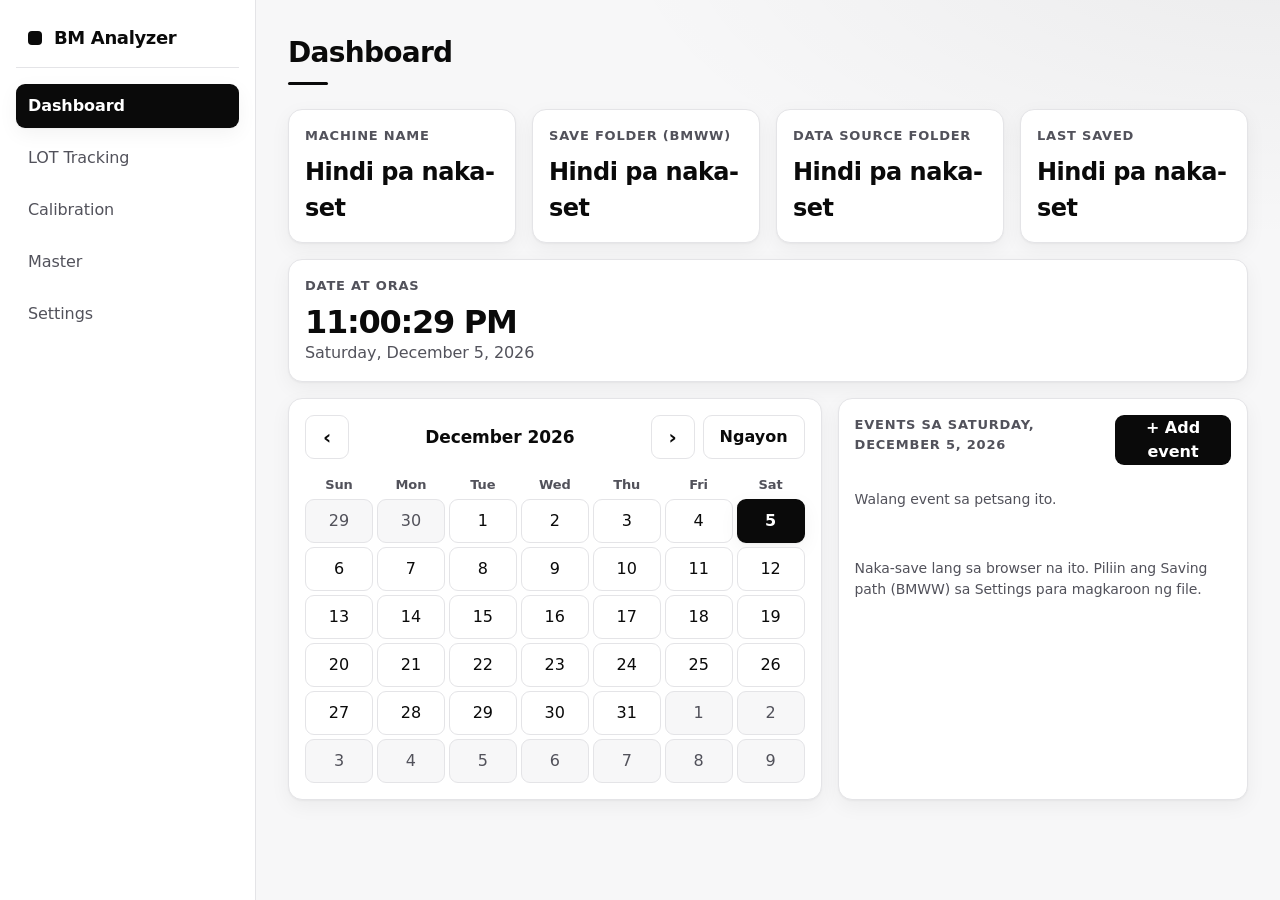
==== index.html @ 0c64f1d9 "update" ====
<!--
  FILE    : index.html
  PURPOSE : Shell: sidebar at content area
  DEPENDS : css/*.css, js/core/*.js, js/templates/*.js
  VERSION : v1 | 2026-11-19 | unang bersyon
  VERSION : v2.6 | 2026-11-20 | dagdag na script ng csv-reader, master-analysis, chart-draw
  VERSION : v2.3 | 2026-11-20 | dagdag na template script ng calibration at master
  VERSION : v2.5 | 2026-11-20 | dagdag na template script ng lot-tracking
  VERSION : v2 | 2026-11-20 | classic scripts (walang module) para gumana sa double-click
  VERSION : v3 | 2026-11-20 | dagdag na script ng events-store
  VERSION : v5.1 | 2026-11-21 | dagdag na script ng queue
  VERSION : v5.2 | 2026-11-21 | dagdag na script ng monitor
  VERSION : v4 | 2026-11-20 | dagdag na css/theme.css (design) at js/core/effects.js
-->
<!doctype html>
<html lang="fil">
<head>
  <meta charset="utf-8">
  <meta name="viewport" content="width=device-width, initial-scale=1">
  <title>BM Analyzer</title>
  <link rel="stylesheet" href="css/base.css">
  <link rel="stylesheet" href="css/layout.css">
  <link rel="stylesheet" href="css/components.css">
  <link rel="stylesheet" href="css/theme.css">
</head>
<body>
  <div class="app">
    <aside id="sidebar" class="sidebar"></aside>
    <div id="overlay" class="overlay"></div>
    <div class="main-wrap">
      <header class="topbar">
        <button id="menu-button" class="menu-button" type="button" aria-label="Buksan ang menu" aria-controls="sidebar">&#9776;</button>
        <span class="topbar-title">BM Analyzer</span>
      </header>
      <main id="content" class="main" tabindex="-1"></main>
    </div>
  </div>
  <script defer src="js/core/config.js"></script>
  <script defer src="js/core/registry.js"></script>
  <script defer src="js/core/security.js"></script>
  <script defer src="js/core/storage.js"></script>
  <script defer src="js/core/events-store.js"></script>
  <script defer src="js/core/queue.js"></script>
  <script defer src="js/core/csv-reader.js"></script>
  <script defer src="js/core/master-analysis.js"></script>
  <script defer src="js/core/chart-draw.js"></script>
  <script defer src="js/core/monitor.js"></script>
  <script defer src="js/core/router.js"></script>
  <script defer src="js/core/effects.js"></script>
  <script defer src="js/templates/sidebar.template.js"></script>
  <script defer src="js/templates/dashboard.template.js"></script>
  <script defer src="js/templates/settings.template.js"></script>
  <script defer src="js/templates/lot-tracking.template.js"></script>
  <script defer src="js/templates/calibration.template.js"></script>
  <script defer src="js/templates/master.template.js"></script>
  <script defer src="js/templates/404.template.js"></script>
  <script defer src="js/core/app.js"></script>
</body>
</html>
---- css/base.css ----
/*
 * FILE    : css/base.css
 * PURPOSE : Reset, variables, typography
 * DEPENDS : wala
 * VERSION : v1 | 2026-11-19 | unang bersyon
 * VERSION : v2 | 2026-11-20 | dagdag na CTA green, spacing, focus, shadow variables at dark mode
 */
/* Breakpoints: mobile hanggang 767px | tablet 768-1023px | desktop 1024px pataas */
:root {
  --color-primary: #2563eb;
  --color-primary-dark: #1d4ed8;
  --color-primary-soft: #eff6ff;
  --color-on-primary: #ffffff;
  /* CTA (Save, Buy, Purchase) ay laging green */
  --color-cta: #15803d;
  --color-cta-dark: #166534;
  --color-on-cta: #ffffff;
  --color-focus: #2563eb;
  --color-bg: #f3f4f6;
  --color-surface: #ffffff;
  --color-text: #111827;
  --color-muted: #4b5563;
  --color-border: #e5e7eb;
  --color-success: #15803d;
  --color-danger: #b91c1c;
  --color-overlay: rgba(17, 24, 39, 0.45);
  --space-1: 0.25rem;
  --space-2: 0.5rem;
  --space-3: 0.75rem;
  --space-4: 1rem;
  --space-6: 1.5rem;
  --space-8: 2rem;
  --radius: 10px;
  --radius-sm: 6px;
  --shadow: 0 2px 8px rgba(17, 24, 39, 0.08);
  --shadow-hover: 0 6px 18px rgba(17, 24, 39, 0.12);
  --ring: 0 0 0 3px rgba(37, 99, 235, 0.25);
  --transition: 200ms ease;
  --sidebar-width: 16rem;
  --content-max: 72rem;
  --touch-size: 2.75rem;
  --font-size-label: 0.8125rem;
  --font-main: Inter, system-ui, -apple-system, "Segoe UI", Roboto, sans-serif;
}
/* Dark mode: variables lang ang pinapalitan */
@media (prefers-color-scheme: dark) {
  :root {
    --color-primary: #60a5fa;
    --color-primary-dark: #93c5fd;
    --color-primary-soft: #1e293b;
    --color-on-primary: #0b1220;
    --color-cta: #15803d;
    --color-cta-dark: #16a34a;
    --color-focus: #60a5fa;
    --color-bg: #0b1220;
    --color-surface: #111827;
    --color-text: #f3f4f6;
    --color-muted: #9ca3af;
    --color-border: #1f2937;
    --color-success: #4ade80;
    --color-danger: #f87171;
    --color-overlay: rgba(0, 0, 0, 0.6);
    --shadow: 0 2px 8px rgba(0, 0, 0, 0.35);
    --shadow-hover: 0 6px 18px rgba(0, 0, 0, 0.5);
    --ring: 0 0 0 3px rgba(96, 165, 250, 0.35);
  }
}
*, *::before, *::after { box-sizing: border-box; }
body { margin: 0; font-family: var(--font-main); font-size: 1rem; line-height: 1.5; color: var(--color-text); background: var(--color-bg); }
h1, h2, p { margin: 0; }
a { color: var(--color-primary); }
:focus-visible { outline: 3px solid var(--color-focus); outline-offset: 2px; }
/* kailangan ng !important: patayin lahat ng motion kapag hiniling ng user */
@media (prefers-reduced-motion: reduce) { * { transition: none !important; animation: none !important; } }
---- css/layout.css ----
/*
 * FILE    : css/layout.css
 * PURPOSE : Sidebar, content, responsive
 * DEPENDS : css/base.css
 * VERSION : v1 | 2026-11-19 | unang bersyon
 * VERSION : v2 | 2026-11-20 | mas pulidong sidebar, centered na content, variable na lang ang kulay
 */
.app { min-height: 100vh; }
.sidebar { position: fixed; inset: 0 auto 0 0; width: var(--sidebar-width); background: var(--color-surface); border-right: 1px solid var(--color-border); transform: translateX(-100%); transition: transform var(--transition); z-index: 20; overflow-y: auto; }
.sidebar-open .sidebar { transform: none; }
.overlay { position: fixed; inset: 0; background: var(--color-overlay); opacity: 0; visibility: hidden; transition: opacity var(--transition); z-index: 10; }
.sidebar-open .overlay { opacity: 1; visibility: visible; }
.sidebar-nav { padding: var(--space-4); }
.sidebar-brand { font-size: 1.25rem; font-weight: 700; letter-spacing: 0.01em; padding: var(--space-2) var(--space-3) var(--space-4); margin-bottom: var(--space-4); border-bottom: 1px solid var(--color-border); }
.sidebar-list { list-style: none; margin: 0; padding: 0; display: grid; gap: var(--space-2); }
.sidebar-link { display: flex; align-items: center; min-height: var(--touch-size); padding: 0 var(--space-3); border-radius: var(--radius); color: var(--color-muted); font-weight: 500; text-decoration: none; transition: background var(--transition), color var(--transition); }
.sidebar-link:hover { background: var(--color-bg); color: var(--color-text); }
.sidebar-link:active { background: var(--color-border); }
.sidebar-link.is-active { background: var(--color-primary); color: var(--color-on-primary); font-weight: 600; }
.topbar { position: sticky; top: 0; z-index: 5; display: flex; align-items: center; gap: var(--space-3); padding: var(--space-2) var(--space-4); background: var(--color-surface); border-bottom: 1px solid var(--color-border); }
.topbar-title { font-weight: 600; }
.menu-button { min-width: var(--touch-size); min-height: var(--touch-size); font-size: 1.5rem; color: var(--color-text); background: none; border: 0; border-radius: var(--radius); cursor: pointer; transition: background var(--transition); }
.menu-button:hover { background: var(--color-bg); }
.main { padding: var(--space-4); max-width: var(--content-max); margin-inline: auto; }
.main:focus { outline: none; }
@media (min-width: 768px) { .main { padding: var(--space-6); } }
@media (min-width: 1024px) { .main { padding: var(--space-8); } }
@media (min-width: 1024px) {
  .sidebar { transform: none; }
  .main-wrap { margin-left: var(--sidebar-width); }
  .topbar, .overlay { display: none; }
}
---- css/components.css ----
/*
 * FILE    : css/components.css
 * PURPOSE : Buttons, cards, forms, status
 * DEPENDS : css/base.css
 * VERSION : v1 | 2026-11-19 | unang bersyon
 * VERSION : v2 | 2026-11-20 | green na CTA, active/focus states, card hover
 * VERSION : v2.2 | 2026-11-20 | dagdag page-header, card-head, badge
 */
.page-title { font-size: 1.5rem; font-weight: 700; margin-bottom: var(--space-6); }
.card { background: var(--color-surface); border: 1px solid var(--color-border); border-radius: var(--radius); box-shadow: var(--shadow); padding: var(--space-4); margin-bottom: var(--space-4); transition: box-shadow var(--transition), transform var(--transition); }
.card:hover { box-shadow: var(--shadow-hover); }
.card-title { font-size: 1.0625rem; font-weight: 700; margin-bottom: var(--space-2); }
.card-value { font-size: 1.25rem; font-weight: 600; overflow-wrap: anywhere; }
.card-note { color: var(--color-muted); font-size: 0.875rem; }
.btn { min-height: var(--touch-size); padding: 0 var(--space-4); font: inherit; font-weight: 600; border-radius: var(--radius); border: 1px solid transparent; cursor: pointer; transition: background var(--transition), box-shadow var(--transition), transform var(--transition); }
.btn:active:not(:disabled) { transform: translateY(1px); }
.btn-primary { background: var(--color-cta); color: var(--color-on-cta); }
.btn-primary:hover:not(:disabled) { background: var(--color-cta-dark); box-shadow: var(--shadow); }
.btn-secondary { background: var(--color-surface); color: var(--color-text); border-color: var(--color-border); }
.btn-secondary:hover:not(:disabled) { background: var(--color-bg); border-color: var(--color-muted); }
.btn:disabled { opacity: 0.5; cursor: not-allowed; }
.form-group { margin-top: var(--space-3); }
.form-label { display: block; font-weight: 600; margin-bottom: var(--space-1); }
.form-input { width: 100%; min-height: var(--touch-size); padding: 0 var(--space-3); font: inherit; border: 1px solid var(--color-border); border-radius: var(--radius); background: var(--color-surface); color: var(--color-text); transition: border-color var(--transition), box-shadow var(--transition); }
.form-input:hover:not(:disabled) { border-color: var(--color-muted); }
.form-input:focus { outline: none; border-color: var(--color-focus); box-shadow: var(--ring); }
.form-input:disabled { background: var(--color-bg); color: var(--color-muted); }
.radio-group { display: grid; gap: var(--space-2); margin-top: var(--space-3); }
.radio-row { display: flex; align-items: center; gap: var(--space-3); min-height: var(--touch-size); }
.radio-row input { width: 1.25rem; height: 1.25rem; accent-color: var(--color-primary); cursor: pointer; }
.status { margin-top: var(--space-3); min-height: 1.5rem; font-weight: 500; }
.status.is-error { color: var(--color-danger); }
.status.is-success { color: var(--color-success); }
.state-message { padding: var(--space-6); color: var(--color-muted); }
.page-header { margin-bottom: var(--space-6); }
.page-header .page-title { margin-bottom: var(--space-1); }
.page-subtitle { color: var(--color-muted); }
.card-head { display: flex; align-items: flex-start; justify-content: space-between; gap: var(--space-3); margin-bottom: var(--space-3); }
.card-head .card-title { margin-bottom: var(--space-1); }
.badge { display: inline-flex; align-items: center; gap: var(--space-1); padding: 0.125rem var(--space-2); font-size: var(--font-size-label); font-weight: 600; line-height: 1.5; white-space: nowrap; background: var(--color-surface); border: 1px solid currentColor; border-radius: 999px; }
.badge::before { content: ""; width: 0.5rem; height: 0.5rem; background: currentColor; border-radius: 50%; }
.badge-success { color: var(--color-success); }
.badge-info { color: var(--color-primary); }
.badge-neutral { color: var(--color-muted); }
---- css/theme.css ----
/*
 * FILE    : css/theme.css
 * PURPOSE : Overall design: modern, simple, elegant (black and white), may animation at effects. Pinapalitan ang mga variable ng base.css; naka-load sa huli.
 * DEPENDS : css/base.css, css/layout.css, css/components.css, js/core/effects.js (spotlight, ripple, sliding indicator)
 * VERSION : v4 | 2026-11-20 | bagong file
 */
:root {
  --color-primary: #0a0a0a;
  --color-primary-dark: #262626;
  --color-primary-soft: #f4f4f5;
  --color-on-primary: #ffffff;
  --color-cta: #0a0a0a;
  --color-cta-dark: #262626;
  --color-on-cta: #ffffff;
  --color-focus: #0a0a0a;
  --color-bg: #f7f7f8;
  --color-surface: #ffffff;
  --color-text: #0a0a0a;
  --color-muted: #52525b;
  --color-border: #e4e4e7;
  --color-overlay: rgba(10, 10, 10, 0.35);
  --glow: rgba(10, 10, 10, 0.05);
  --spot: rgba(10, 10, 10, 0.05);
  --radius: 14px;
  --radius-sm: 9px;
  --shadow: 0 1px 2px rgba(10, 10, 10, 0.04), 0 6px 20px rgba(10, 10, 10, 0.05);
  --shadow-hover: 0 2px 4px rgba(10, 10, 10, 0.05), 0 14px 34px rgba(10, 10, 10, 0.1);
  --ring: 0 0 0 4px rgba(10, 10, 10, 0.1);
  --ease: cubic-bezier(0.22, 1, 0.36, 1);
  --transition: 260ms var(--ease);
  --font-main: Inter, "Segoe UI Variable", "Segoe UI", system-ui, -apple-system, Roboto, sans-serif;
}
@media (prefers-color-scheme: dark) {
  :root {
    --color-primary: #fafafa;
    --color-primary-dark: #d4d4d8;
    --color-primary-soft: #18181b;
    --color-on-primary: #0a0a0a;
    --color-cta: #fafafa;
    --color-cta-dark: #d4d4d8;
    --color-on-cta: #0a0a0a;
    --color-focus: #fafafa;
    --color-bg: #09090b;
    --color-surface: #101012;
    --color-text: #fafafa;
    --color-muted: #a1a1aa;
    --color-border: #27272a;
    --color-overlay: rgba(0, 0, 0, 0.6);
    --glow: rgba(255, 255, 255, 0.06);
    --spot: rgba(255, 255, 255, 0.07);
    --shadow: 0 1px 2px rgba(0, 0, 0, 0.4), 0 6px 20px rgba(0, 0, 0, 0.35);
    --shadow-hover: 0 2px 4px rgba(0, 0, 0, 0.5), 0 14px 34px rgba(0, 0, 0, 0.55);
    --ring: 0 0 0 4px rgba(250, 250, 250, 0.14);
  }
}

/* ---- BASE ---- */
html { scroll-behavior: smooth; -webkit-font-smoothing: antialiased; }
body {
  background: radial-gradient(60rem 28rem at 100% -8%, var(--glow), transparent 70%), var(--color-bg);
  background-attachment: fixed;
  letter-spacing: -0.005em;
}
* { scrollbar-width: thin; scrollbar-color: var(--color-border) transparent; }
::selection { color: var(--color-on-primary); background: var(--color-primary); }
:focus-visible { outline: 2px solid var(--color-focus); outline-offset: 3px; border-radius: var(--radius-sm); }

/* ---- PAGE TITLE ---- */
.page-title { font-size: 1.75rem; font-weight: 700; letter-spacing: -0.025em; }
.page-title::after { content: ""; display: block; width: 2.5rem; height: 3px; margin-top: var(--space-2); background: var(--color-primary); border-radius: 3px; transform-origin: left; animation: lineGrow 700ms var(--ease) 150ms backwards; }

/* ---- SIDEBAR ---- */
.sidebar { background: var(--color-surface); border-right: 1px solid var(--color-border); }
.sidebar-brand { display: flex; align-items: center; gap: var(--space-3); font-size: 1.125rem; font-weight: 700; letter-spacing: -0.02em; }
.sidebar-brand::before { content: ""; width: 0.875rem; height: 0.875rem; background: var(--color-primary); border-radius: 4px; transition: transform 500ms var(--ease); }
.sidebar-brand:hover::before { transform: rotate(90deg) scale(1.1); }
.sidebar-list { position: relative; }
.sidebar-link { position: relative; z-index: 1; border-radius: var(--radius-sm); transition: color var(--transition), background var(--transition), transform var(--transition); }
.sidebar-link:hover { transform: translateX(3px); }
.sidebar-link.is-active:hover { transform: none; }
.sidebar-indicator { position: absolute; top: 0; left: 0; width: 100%; background: var(--color-primary); border-radius: var(--radius-sm); box-shadow: var(--shadow); transition: transform 380ms var(--ease), height 380ms var(--ease); pointer-events: none; z-index: 0; }
.sidebar-list.has-indicator .sidebar-link.is-active { color: var(--color-on-primary); background: transparent; }
.overlay { backdrop-filter: blur(4px); }
.topbar { background: var(--color-surface); background: color-mix(in srgb, var(--color-surface) 82%, transparent); backdrop-filter: blur(12px); }

/* ---- CARDS ---- */
body .card { position: relative; border: 1px solid var(--color-border); border-radius: var(--radius); box-shadow: var(--shadow); transition: box-shadow var(--transition), transform var(--transition), border-color var(--transition); }
body .page-dashboard .card { border-top: 1px solid var(--color-border); }
body .card:hover { transform: translateY(-2px); box-shadow: var(--shadow-hover); border-color: var(--color-muted); }
.card::after { content: ""; position: absolute; inset: 0; border-radius: inherit; background: radial-gradient(320px circle at var(--mx, 50%) var(--my, 50%), var(--spot), transparent 65%); opacity: 0; transition: opacity var(--transition); pointer-events: none; }
.card:hover::after { opacity: 1; }
.card-value { letter-spacing: -0.02em; }

/* ---- BUTTONS ---- */
.btn { position: relative; overflow: hidden; border-radius: var(--radius-sm); transition: background var(--transition), box-shadow var(--transition), transform var(--transition), border-color var(--transition); }
.btn:hover:not(:disabled) { transform: translateY(-1px); }
.btn:active:not(:disabled) { transform: translateY(0) scale(0.98); }
.btn-primary { background: var(--color-primary); color: var(--color-on-primary); }
.btn-primary:hover:not(:disabled) { background: var(--color-primary-dark); box-shadow: var(--shadow-hover); }
.btn-secondary:hover:not(:disabled) { background: var(--color-primary-soft); border-color: var(--color-primary); }
.ripple { position: absolute; border-radius: 50%; background: currentColor; opacity: 0.22; transform: scale(0); animation: ripple 620ms ease-out forwards; pointer-events: none; }

/* ---- FORMS ---- */
.form-input { border-radius: var(--radius-sm); }
.form-input:focus { border-color: var(--color-primary); box-shadow: var(--ring); }
.radio-row input, .file-checkbox { accent-color: var(--color-primary); }

/* ---- DASHBOARD: ORAS, KALENDARYO, EVENTS ---- */
.page-dashboard .clock-time { font-size: 2.5rem; font-weight: 700; letter-spacing: -0.04em; }
.page-dashboard .calendar-day { border-radius: var(--radius-sm); transition: background var(--transition), border-color var(--transition), color var(--transition), transform var(--transition); }
.page-dashboard .calendar-day:hover { transform: translateY(-1px); }
.page-dashboard .calendar-day.is-selected { box-shadow: var(--shadow); }
.page-dashboard .calendar-day.has-event::after { animation: pop 420ms var(--ease) backwards; }
.page-dashboard .event-item { transition: background var(--transition), border-color var(--transition); animation: riseIn 360ms var(--ease) backwards; }
.page-dashboard .event-item:hover { background: var(--color-primary-soft); border-color: var(--color-muted); }
.page-dashboard .event-time { color: var(--color-text); }
.page-dashboard .event-form:not([hidden]) { animation: riseIn 340ms var(--ease) backwards; }
.status:not(:empty) { animation: fadeIn 300ms var(--ease) backwards; }

/* ---- ENTRANCE: bawat page at card ay isa-isang lumalabas (ang wrapper ng grid ay hindi na-a-animate, ang mga card sa loob ang oo) ---- */
.page > :not(.card-grid):not(.dash-events), .page .card-grid > *, .page .dash-events > * { animation: riseIn 560ms var(--ease) backwards; animation-delay: calc(var(--i, 0) * 70ms); }
.page > :nth-child(1), .page .card-grid > :nth-child(1) { --i: 0; }
.page > :nth-child(2), .page .card-grid > :nth-child(2) { --i: 1; }
.page > :nth-child(3), .page .card-grid > :nth-child(3) { --i: 2; }
.page > :nth-child(4), .page .card-grid > :nth-child(4) { --i: 3; }
.page > :nth-child(5) { --i: 4; }
.page > :nth-child(6) { --i: 5; }
.page > :nth-child(n+7) { --i: 6; }
.page .dash-events > :nth-child(1) { --i: 4; }
.page .dash-events > :nth-child(2) { --i: 5; }
.page .dash-events > :nth-child(3) { --i: 6; }

@keyframes riseIn { from { opacity: 0; transform: translateY(14px); } }
@keyframes fadeIn { from { opacity: 0; } }
@keyframes lineGrow { from { transform: scaleX(0); } }
@keyframes pop { from { opacity: 0; transform: scale(0); } }
@keyframes ripple { to { transform: scale(1); opacity: 0; } }
/* Ang prefers-reduced-motion (base.css) ay pinapatay na ang lahat ng animation at transition. */
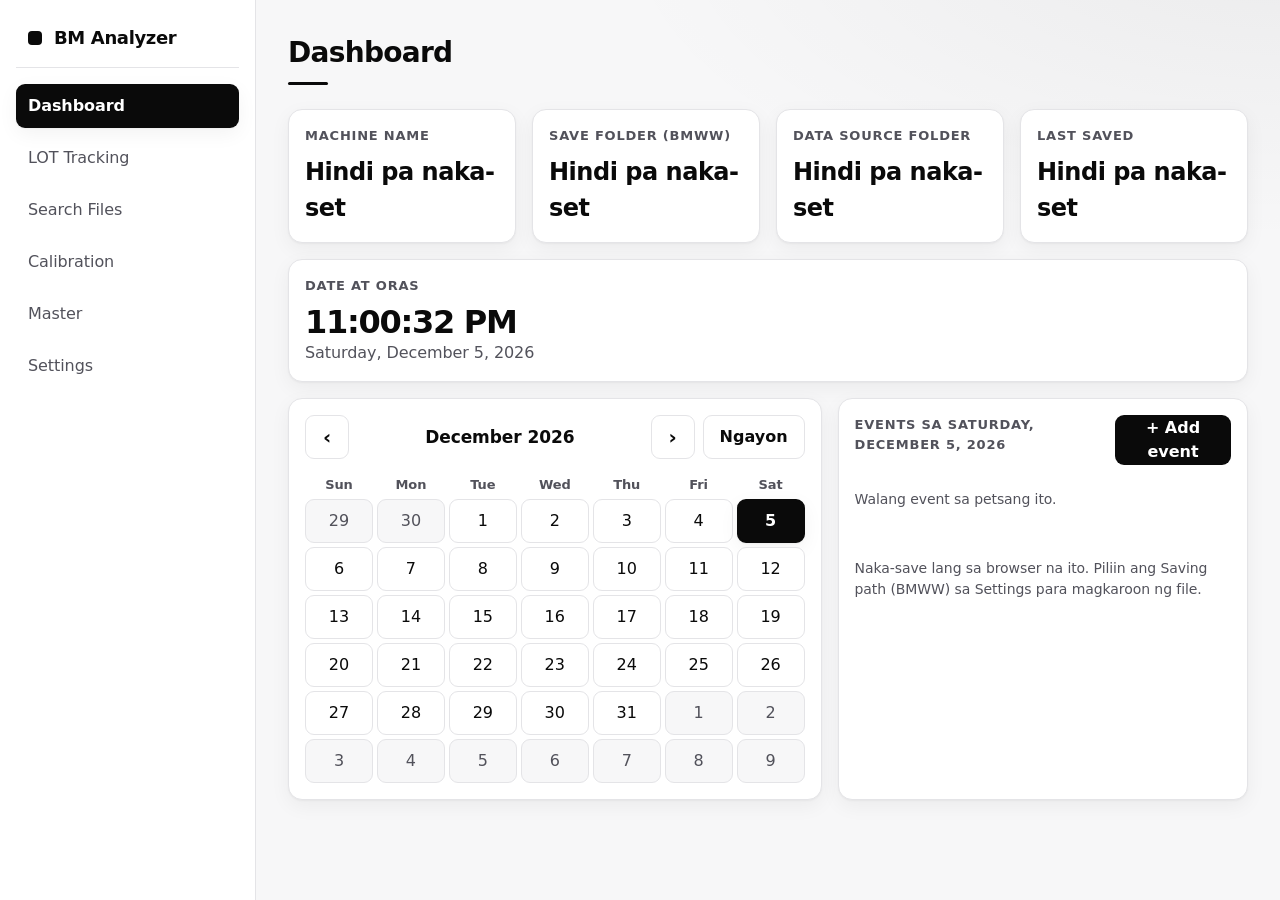
==== commit d21fc42f: "huge update" ====
--- a/index.html
+++ b/index.html
@@ -11,6 +11,8 @@
   VERSION : v5.1 | 2026-11-21 | dagdag na script ng queue
   VERSION : v5.2 | 2026-11-21 | dagdag na script ng monitor
   VERSION : v4 | 2026-11-20 | dagdag na css/theme.css (design) at js/core/effects.js
+  VERSION : v2.9 | 2026-11-21 | dagdag na script ng send-log
+  VERSION : v2.8 | 2026-11-20 | dagdag na script ng file-scanner, file-sender at file-search template
 -->
 <!doctype html>
 <html lang="fil">
@@ -42,6 +44,9 @@
   <script defer src="js/core/events-store.js"></script>
   <script defer src="js/core/queue.js"></script>
   <script defer src="js/core/csv-reader.js"></script>
+  <script defer src="js/core/file-scanner.js"></script>
+  <script defer src="js/core/file-sender.js"></script>
+  <script defer src="js/core/send-log.js"></script>
   <script defer src="js/core/master-analysis.js"></script>
   <script defer src="js/core/chart-draw.js"></script>
   <script defer src="js/core/monitor.js"></script>
@@ -51,6 +56,7 @@
   <script defer src="js/templates/dashboard.template.js"></script>
   <script defer src="js/templates/settings.template.js"></script>
   <script defer src="js/templates/lot-tracking.template.js"></script>
+  <script defer src="js/templates/file-search.template.js"></script>
   <script defer src="js/templates/calibration.template.js"></script>
   <script defer src="js/templates/master.template.js"></script>
   <script defer src="js/templates/404.template.js"></script>
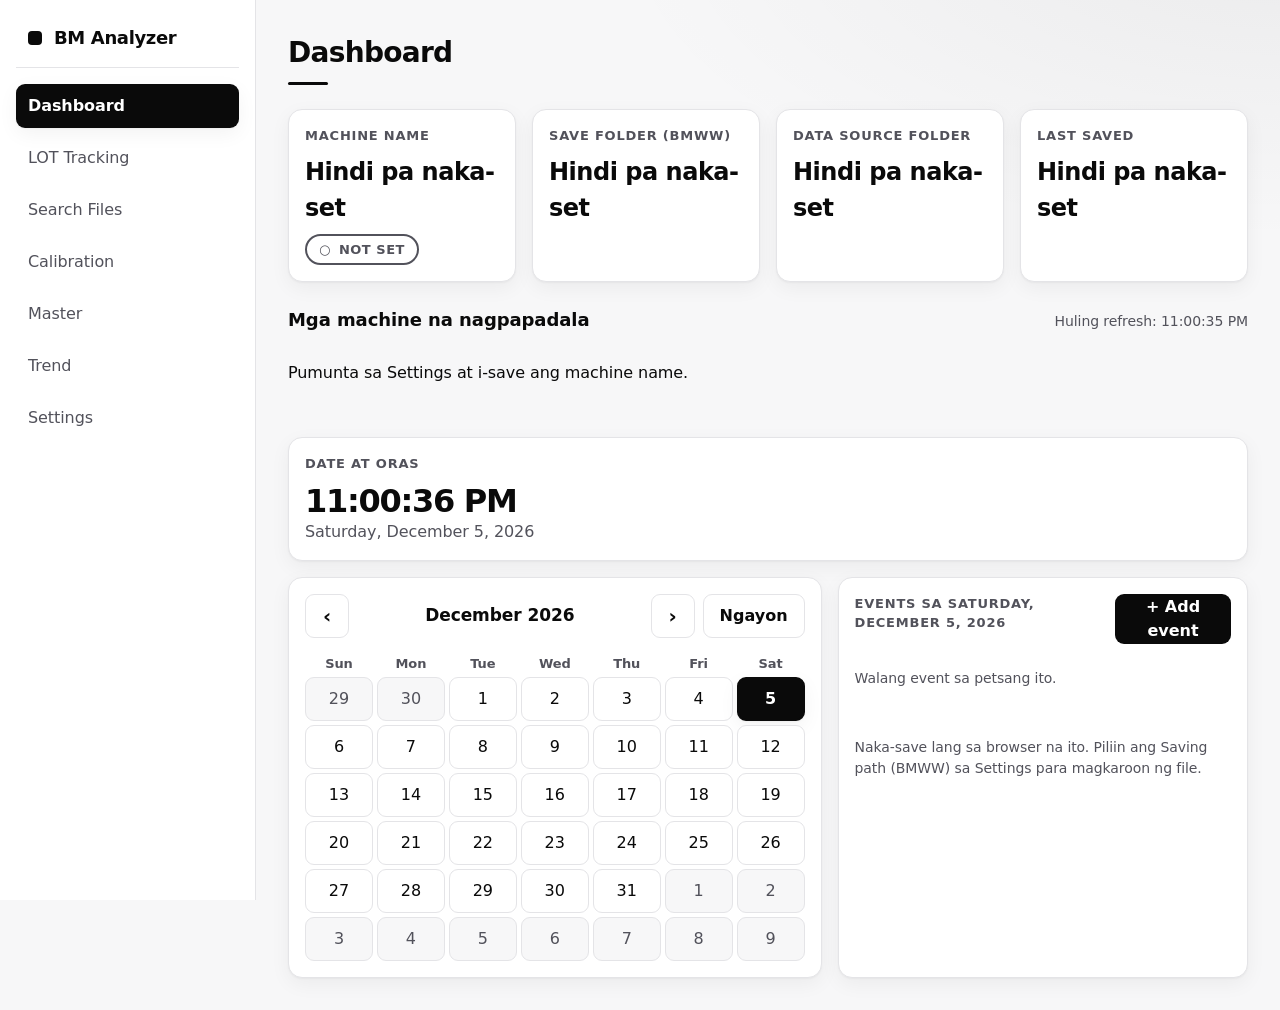
==== commit 3a6143c9: "trend line" ====
--- a/index.html
+++ b/index.html
@@ -2,6 +2,7 @@
   FILE    : index.html
   PURPOSE : Shell: sidebar at content area
   DEPENDS : css/*.css, js/core/*.js, js/templates/*.js
+  VERSION : v9.3 | 2026-11-22 | dagdag na template script ng trend
   VERSION : v1 | 2026-11-19 | unang bersyon
   VERSION : v2.6 | 2026-11-20 | dagdag na script ng csv-reader, master-analysis, chart-draw
   VERSION : v2.3 | 2026-11-20 | dagdag na template script ng calibration at master
@@ -59,6 +60,7 @@
   <script defer src="js/templates/file-search.template.js"></script>
   <script defer src="js/templates/calibration.template.js"></script>
   <script defer src="js/templates/master.template.js"></script>
+  <script defer src="js/templates/trend.template.js"></script>
   <script defer src="js/templates/404.template.js"></script>
   <script defer src="js/core/app.js"></script>
 </body>
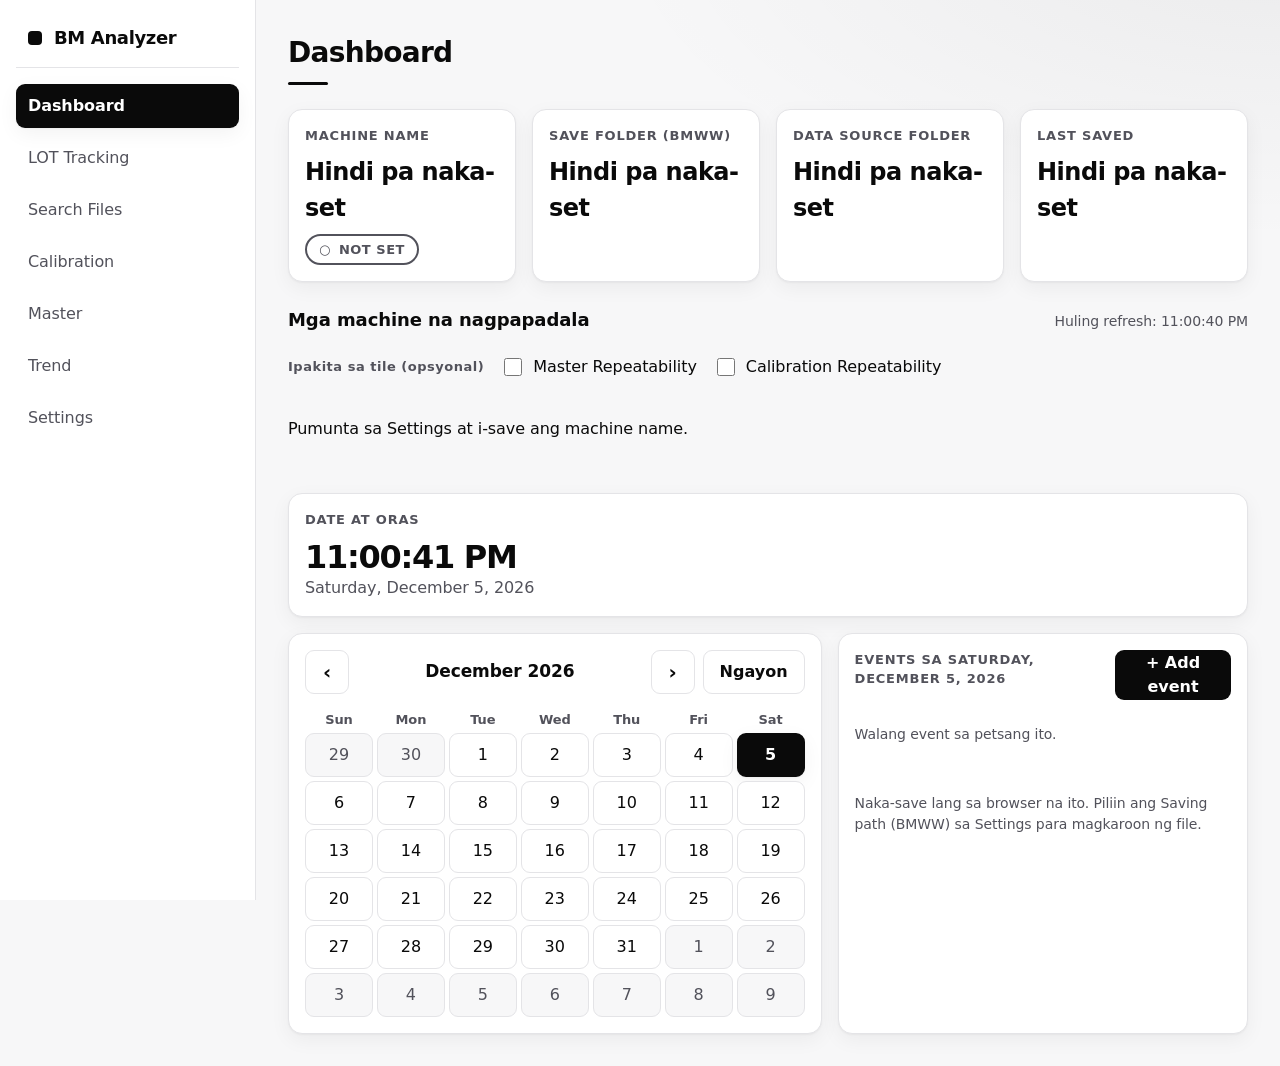
==== commit 80aab65d: "lot tracking" ====
--- a/index.html
+++ b/index.html
@@ -2,6 +2,7 @@
   FILE    : index.html
   PURPOSE : Shell: sidebar at content area
   DEPENDS : css/*.css, js/core/*.js, js/templates/*.js
+  VERSION : v15 | 2026-11-22 | Yugto 0: dagdag na script ng shift-times (global na oras ng shift mula sa Settings)
   VERSION : v9.3 | 2026-11-22 | dagdag na template script ng trend
   VERSION : v1 | 2026-11-19 | unang bersyon
   VERSION : v2.6 | 2026-11-20 | dagdag na script ng csv-reader, master-analysis, chart-draw
@@ -42,6 +43,7 @@
   <script defer src="js/core/registry.js"></script>
   <script defer src="js/core/security.js"></script>
   <script defer src="js/core/storage.js"></script>
+  <script defer src="js/core/shift-times.js"></script>
   <script defer src="js/core/events-store.js"></script>
   <script defer src="js/core/queue.js"></script>
   <script defer src="js/core/csv-reader.js"></script>
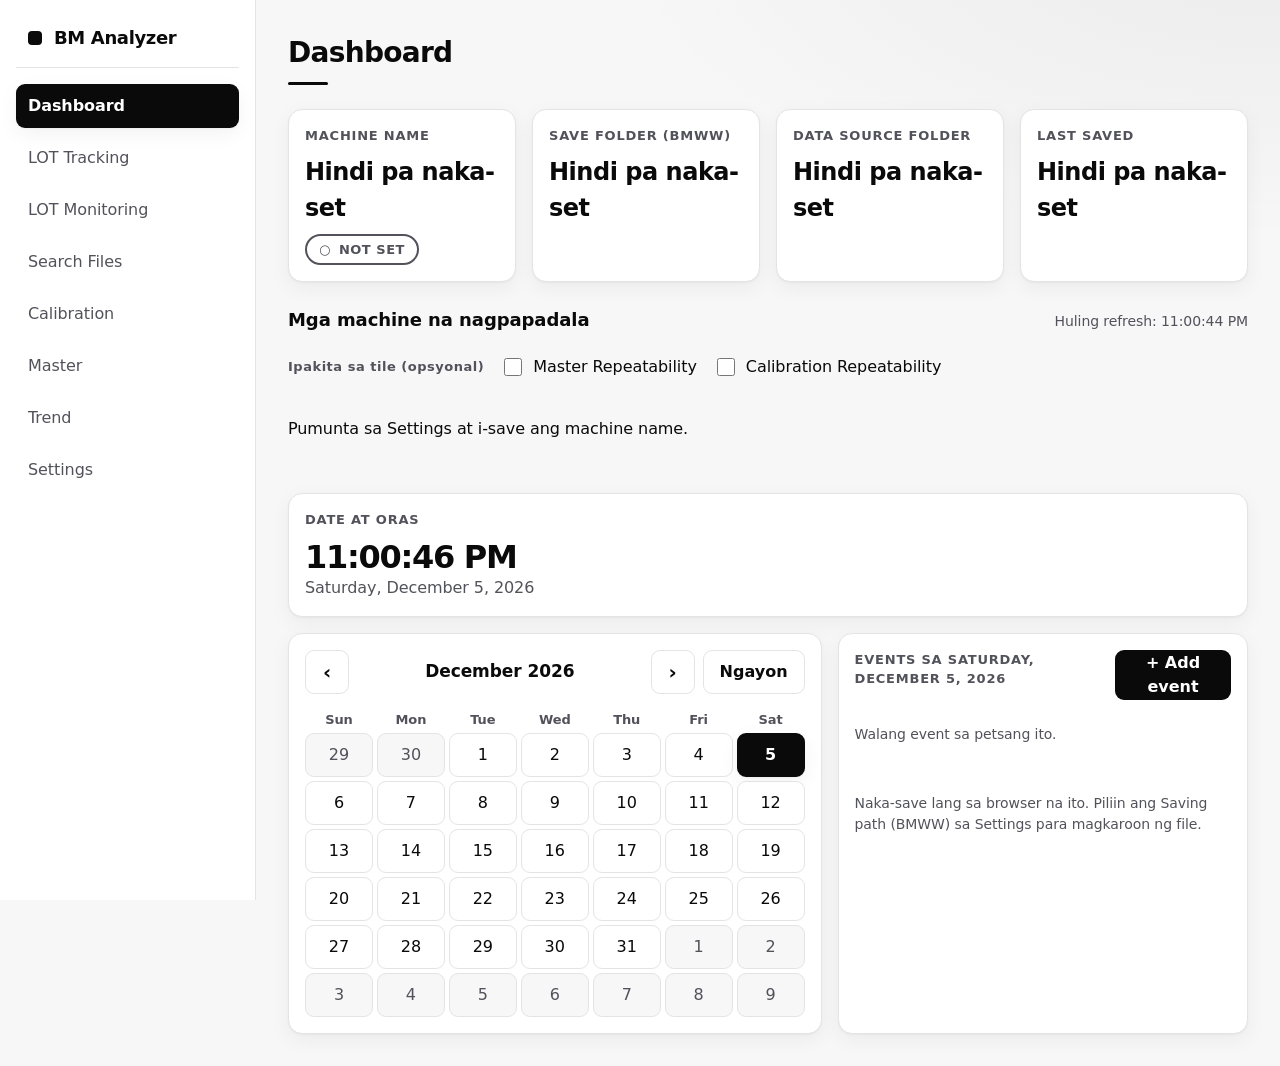
==== commit f23e98dc: "LOT Tracking Yugto 5 (v19): LEAD PC view (LOT Monitoring) - BAGO: lot-lead-config.js, lot-monitoring" ====
--- a/index.html
+++ b/index.html
@@ -2,6 +2,7 @@
   FILE    : index.html
   PURPOSE : Shell: sidebar at content area
   DEPENDS : css/*.css, js/core/*.js, js/templates/*.js
+  VERSION : v19 | 2026-11-23 | Yugto 5: dagdag na template script ng lot-tracking-lead
   VERSION : v15 | 2026-11-22 | Yugto 0: dagdag na script ng shift-times (global na oras ng shift mula sa Settings)
   VERSION : v9.3 | 2026-11-22 | dagdag na template script ng trend
   VERSION : v1 | 2026-11-19 | unang bersyon
@@ -59,6 +60,7 @@
   <script defer src="js/templates/dashboard.template.js"></script>
   <script defer src="js/templates/settings.template.js"></script>
   <script defer src="js/templates/lot-tracking.template.js"></script>
+  <script defer src="js/templates/lot-tracking-lead.template.js"></script>
   <script defer src="js/templates/file-search.template.js"></script>
   <script defer src="js/templates/calibration.template.js"></script>
   <script defer src="js/templates/master.template.js"></script>
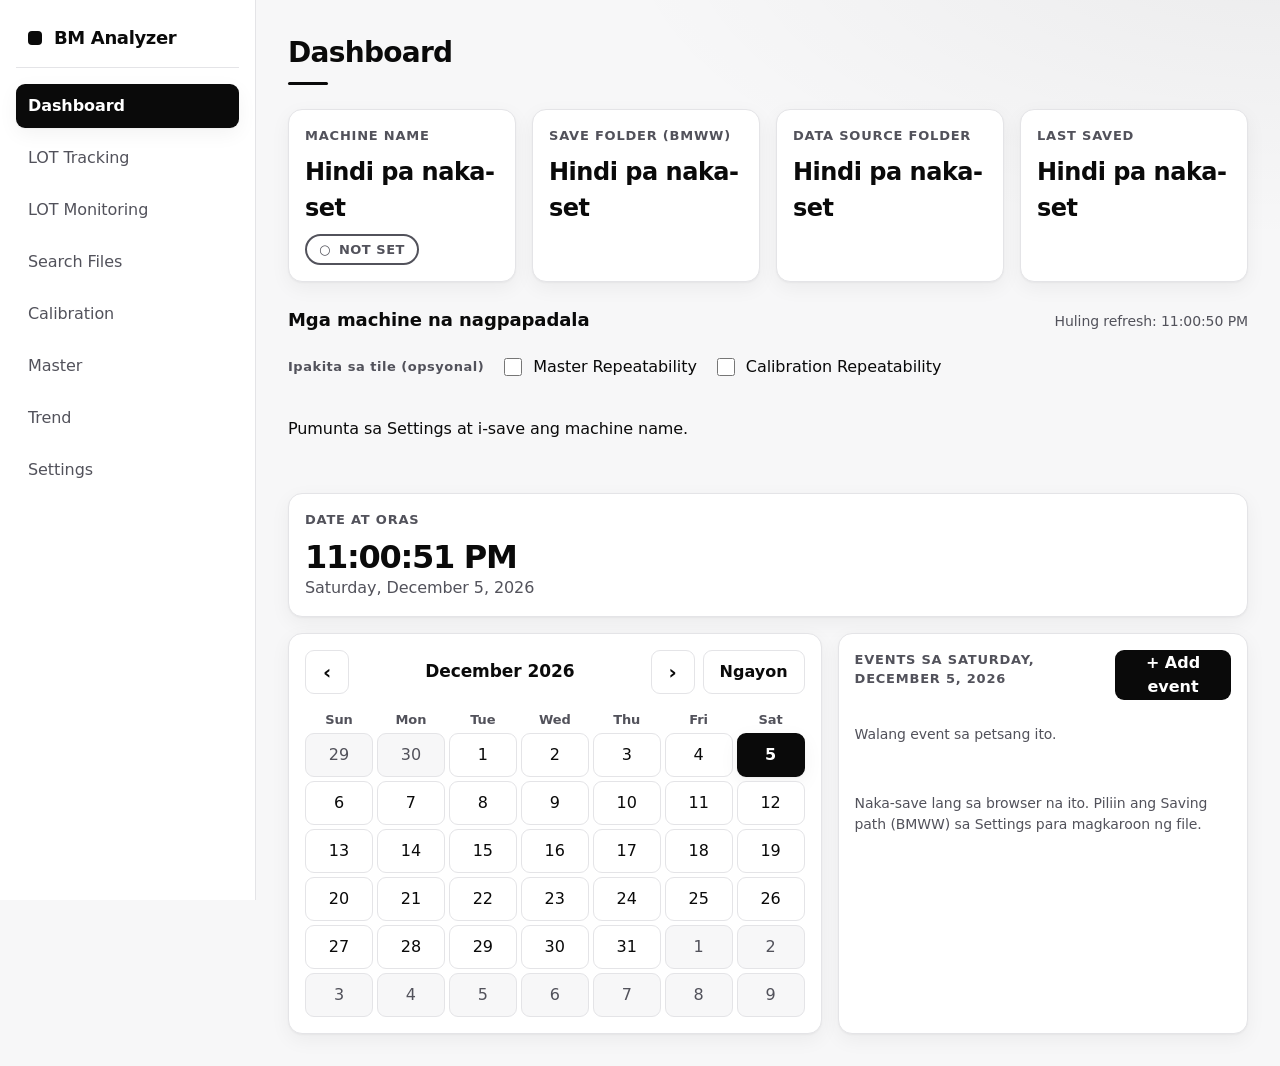
==== commit a8c8f08c: "git add 00_INSTRUCTIONS.txt README.txt css/pages/settings-type.css js/core/settings-type-config.js j" ====
--- a/index.html
+++ b/index.html
@@ -2,6 +2,7 @@
   FILE    : index.html
   PURPOSE : Shell: sidebar at content area
   DEPENDS : css/*.css, js/core/*.js, js/templates/*.js
+  VERSION : v22 | 2026-11-24 | Batch B: css/access-guard.css, js/core/settings-type-config.js, access-guard-config.js at access-guard.js
   VERSION : v19 | 2026-11-23 | Yugto 5: dagdag na template script ng lot-tracking-lead
   VERSION : v15 | 2026-11-22 | Yugto 0: dagdag na script ng shift-times (global na oras ng shift mula sa Settings)
   VERSION : v9.3 | 2026-11-22 | dagdag na template script ng trend
@@ -27,6 +28,7 @@
   <link rel="stylesheet" href="css/layout.css">
   <link rel="stylesheet" href="css/components.css">
   <link rel="stylesheet" href="css/theme.css">
+  <link rel="stylesheet" href="css/access-guard.css">
 </head>
 <body>
   <div class="app">
@@ -55,6 +57,9 @@
   <script defer src="js/core/chart-draw.js"></script>
   <script defer src="js/core/monitor.js"></script>
   <script defer src="js/core/router.js"></script>
+  <script defer src="js/core/settings-type-config.js"></script>
+  <script defer src="js/core/access-guard-config.js"></script>
+  <script defer src="js/core/access-guard.js"></script>
   <script defer src="js/core/effects.js"></script>
   <script defer src="js/templates/sidebar.template.js"></script>
   <script defer src="js/templates/dashboard.template.js"></script>
--- a/css/access-guard.css
+++ b/css/access-guard.css
@@ -0,0 +1,23 @@
+/*
+ * FILE     : css/access-guard.css
+ * PURPOSE  : Style ng banner ng access guard (listahan ng folder na kailangan ng permission o setup)
+ * DEPENDS  : css/base.css (variables)
+ * USED BY  : index.html; js/core/access-guard.js
+ * VERSION  : v22 | 2026-11-24 | bagong file (Batch B)
+ */
+
+/* ===== BANNER ===== (section#access-guard sa itaas ng #content) */
+.access-guard { margin: var(--space-4); padding: var(--space-4); background: var(--color-surface); border: 1px solid var(--color-danger); border-left-width: 6px; border-radius: var(--radius); box-shadow: var(--shadow); display: grid; gap: var(--space-3); }
+.access-guard[hidden] { display: none; }
+.access-guard-head { display: flex; flex-wrap: wrap; align-items: center; justify-content: space-between; gap: var(--space-3); }
+.access-guard-title { margin: 0; font-size: 1.0625rem; }
+.access-guard-all, .access-guard-button { min-height: var(--touch-size); }
+
+/* ===== LISTAHAN ===== */
+.access-guard-list { list-style: none; margin: 0; padding: 0; display: grid; gap: var(--space-2); }
+.access-guard-row { display: flex; flex-wrap: wrap; align-items: center; justify-content: space-between; gap: var(--space-2); padding: var(--space-2) var(--space-3); background: var(--color-bg); border-radius: var(--radius-sm); }
+.access-guard-text { display: grid; gap: var(--space-1); }
+.access-guard-status { color: var(--color-muted); font-size: var(--font-size-label); }
+.access-guard-help { margin: 0; color: var(--color-muted); font-size: var(--font-size-label); line-height: 1.5; }
+.access-guard-message { color: var(--color-danger); font-weight: 600; }
+a.access-guard-button { display: inline-flex; align-items: center; text-decoration: none; }
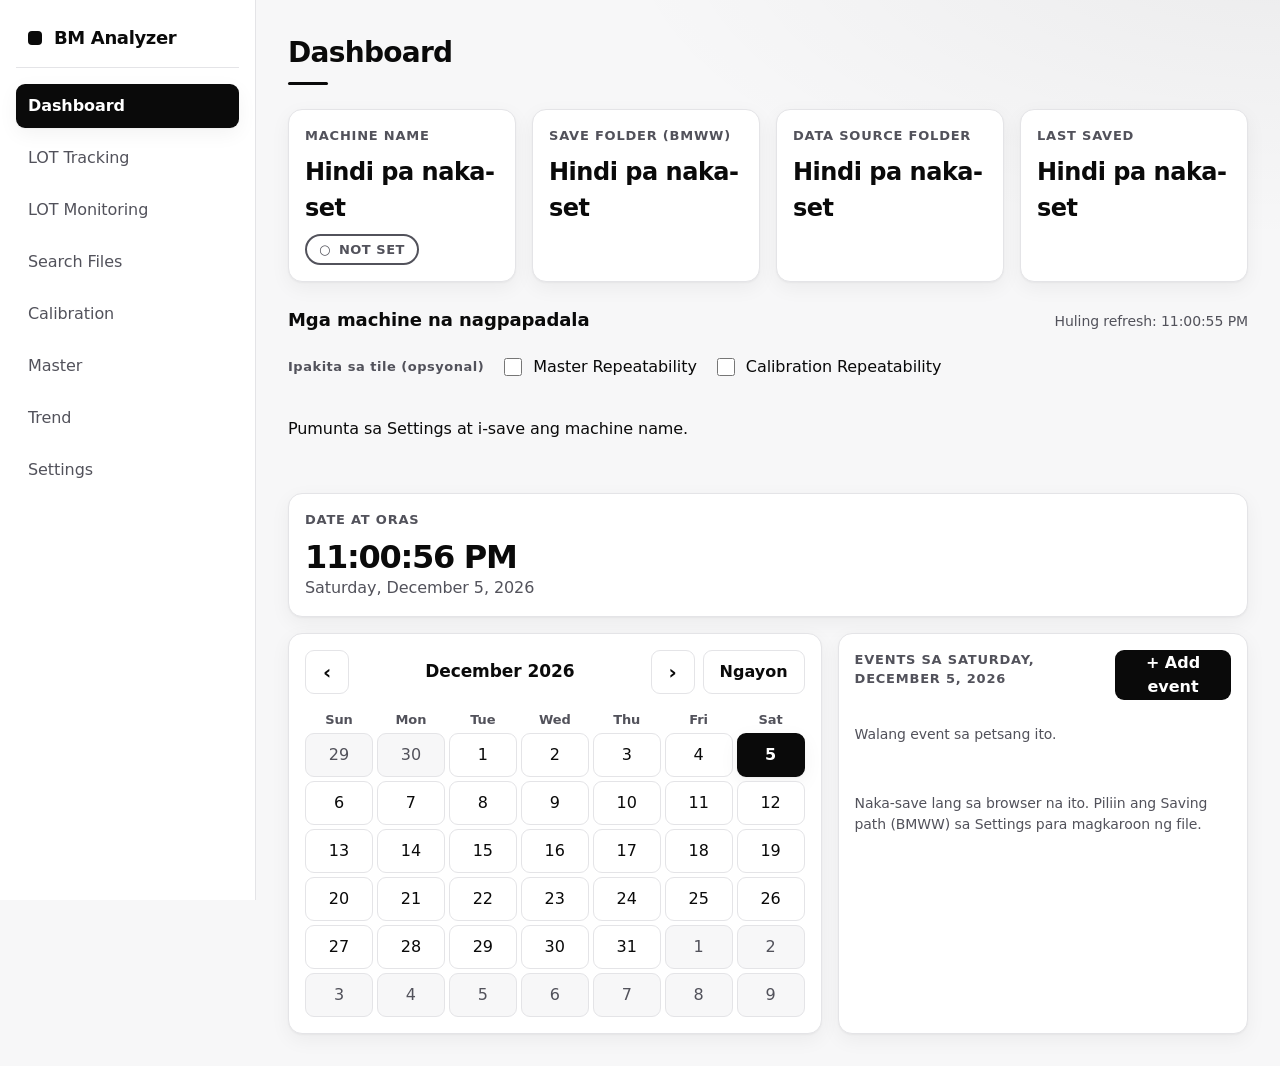
==== commit 6201ae0a: "update" ====
--- a/index.html
+++ b/index.html
@@ -2,6 +2,7 @@
   FILE    : index.html
   PURPOSE : Shell: sidebar at content area
   DEPENDS : css/*.css, js/core/*.js, js/templates/*.js
+  VERSION : v23 | 2026-11-24 | Batch C: dagdag na script ng barcode-checker-config at barcode-checker (bago ang master-analysis)
   VERSION : v22 | 2026-11-24 | Batch B: css/access-guard.css, js/core/settings-type-config.js, access-guard-config.js at access-guard.js
   VERSION : v19 | 2026-11-23 | Yugto 5: dagdag na template script ng lot-tracking-lead
   VERSION : v15 | 2026-11-22 | Yugto 0: dagdag na script ng shift-times (global na oras ng shift mula sa Settings)
@@ -53,6 +54,8 @@
   <script defer src="js/core/file-scanner.js"></script>
   <script defer src="js/core/file-sender.js"></script>
   <script defer src="js/core/send-log.js"></script>
+  <script defer src="js/core/barcode-checker-config.js"></script>
+  <script defer src="js/core/barcode-checker.js"></script>
   <script defer src="js/core/master-analysis.js"></script>
   <script defer src="js/core/chart-draw.js"></script>
   <script defer src="js/core/monitor.js"></script>
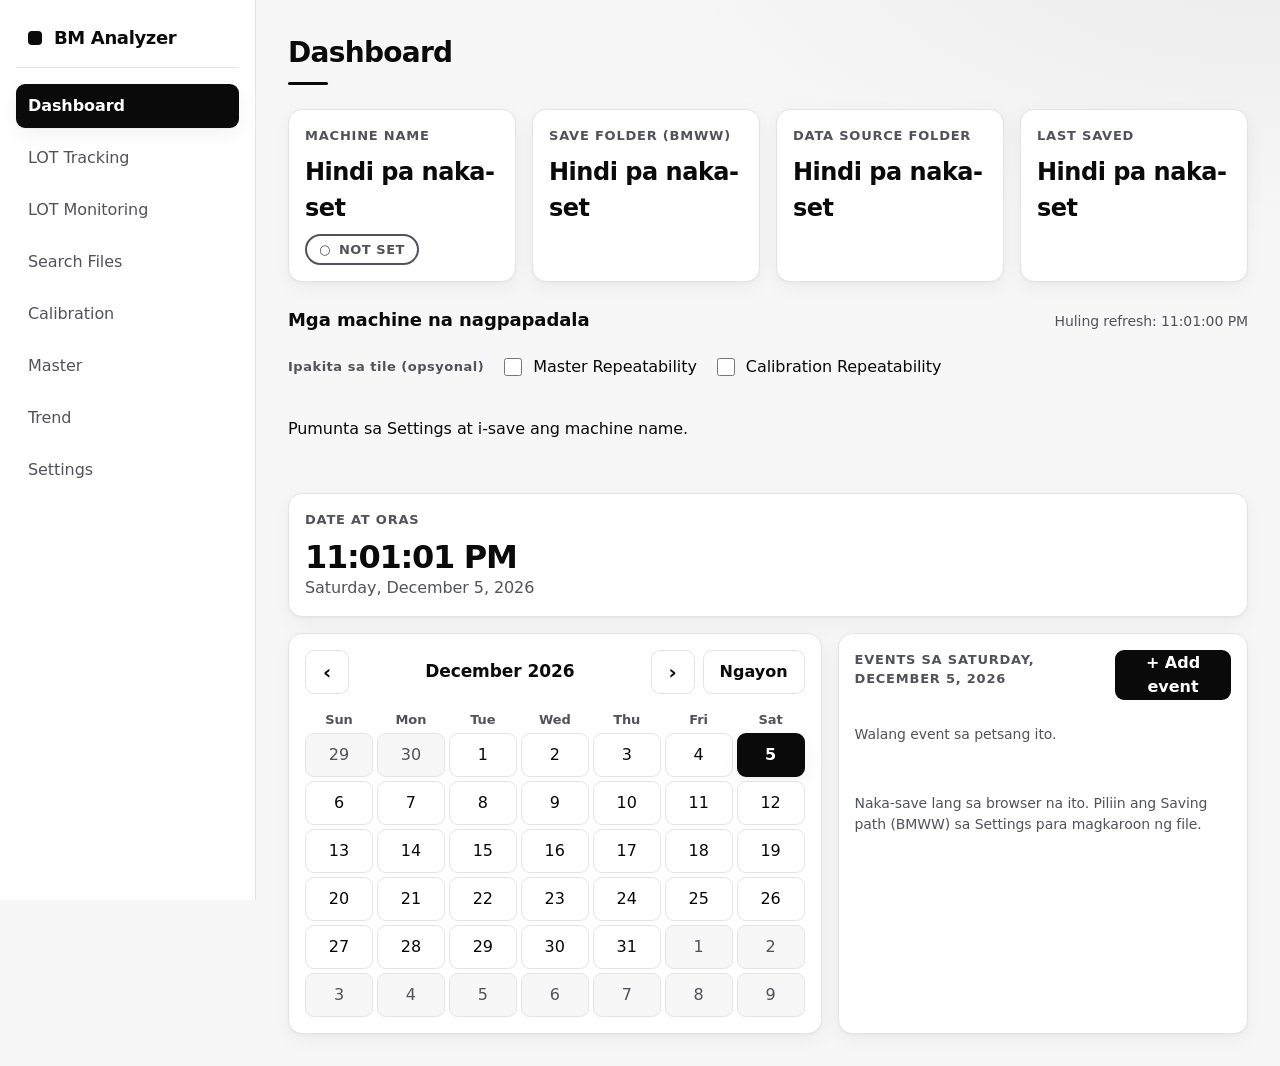
==== commit d4f61b47: "git add index.html README.txt 00_INSTRUCTIONS.txt js/pages/settings.js js/core/lead-pc-config.js js/" ====
--- a/index.html
+++ b/index.html
@@ -2,6 +2,7 @@
   FILE    : index.html
   PURPOSE : Shell: sidebar at content area
   DEPENDS : css/*.css, js/core/*.js, js/templates/*.js
+  VERSION : v24 | 2026-11-24 | Batch D: dagdag na script ng lead-pc-config at lead-pc
   VERSION : v23 | 2026-11-24 | Batch C: dagdag na script ng barcode-checker-config at barcode-checker (bago ang master-analysis)
   VERSION : v22 | 2026-11-24 | Batch B: css/access-guard.css, js/core/settings-type-config.js, access-guard-config.js at access-guard.js
   VERSION : v19 | 2026-11-23 | Yugto 5: dagdag na template script ng lot-tracking-lead
@@ -61,6 +62,8 @@
   <script defer src="js/core/monitor.js"></script>
   <script defer src="js/core/router.js"></script>
   <script defer src="js/core/settings-type-config.js"></script>
+  <script defer src="js/core/lead-pc-config.js"></script>
+  <script defer src="js/core/lead-pc.js"></script>
   <script defer src="js/core/access-guard-config.js"></script>
   <script defer src="js/core/access-guard.js"></script>
   <script defer src="js/core/effects.js"></script>
